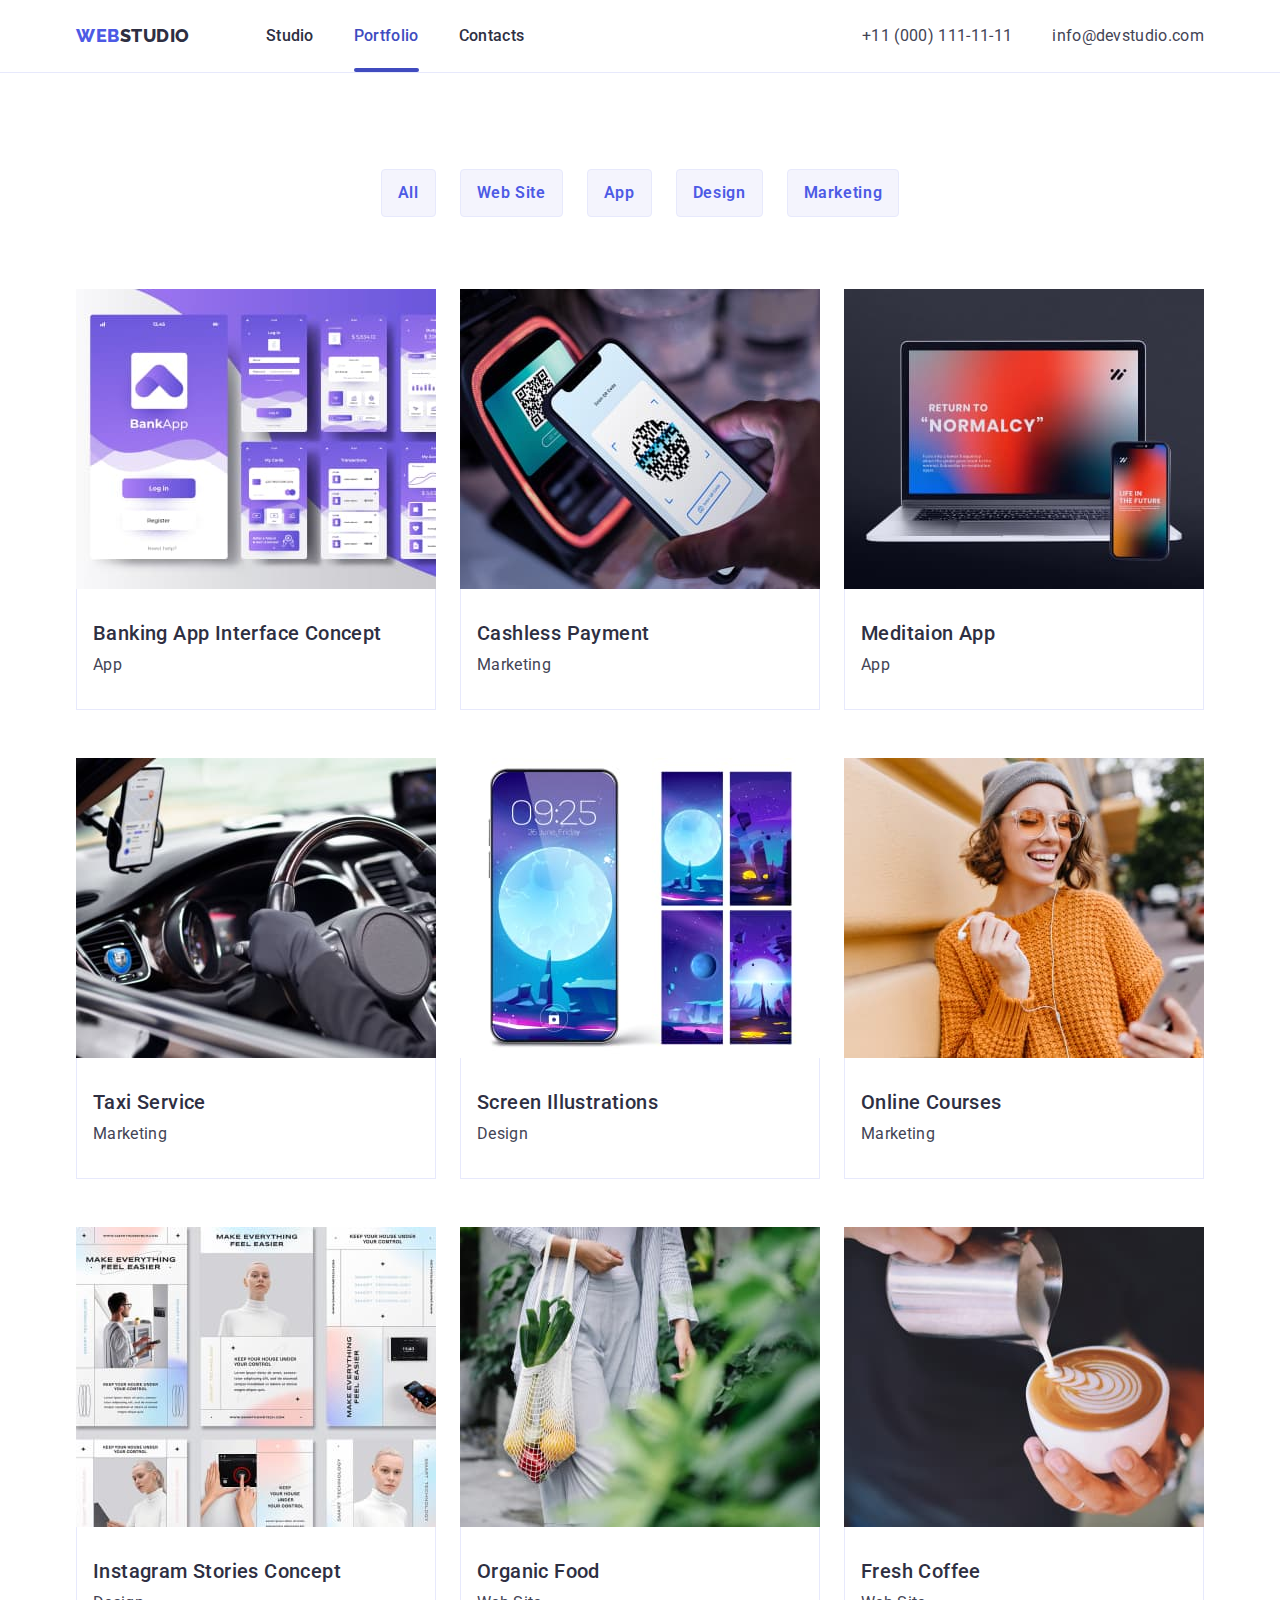
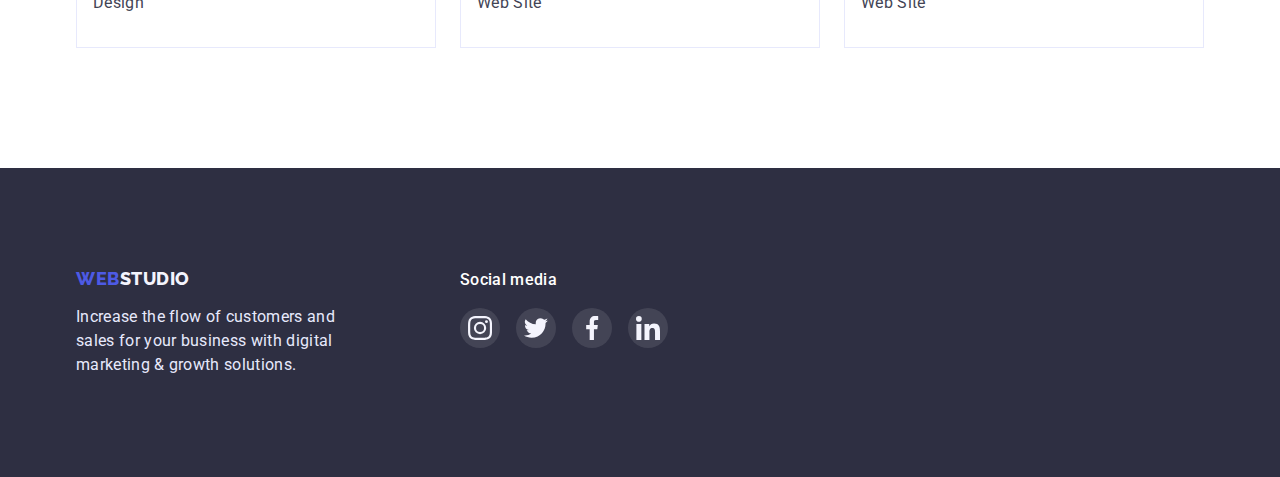
==== portfolio.html @ 49307508 "Додає файли попереднього ДЗ" ====
<!-- @format -->

<!DOCTYPE html>
<html lang="en">
 <head>
  <meta charset="UTF-8" />
  <meta http-equiv="X-UA-Compatible" content="IE=edge" />
  <meta name="viewport" content="width=device-width, initial-scale=1.0" />
  <title>Portfolio</title>
  <link rel="preconnect" href="https://fonts.googleapis.com" />
  <link rel="preconnect" href="https://fonts.gstatic.com" crossorigin />
  <link
   href="https://fonts.googleapis.com/css2?family=Raleway:wght@800&family=Roboto:wght@400;500;700&display=swap"
   rel="stylesheet"
  />
  <link
   rel="stylesheet"
   href="https://cdnjs.cloudflare.com/ajax/libs/modern-normalize/1.1.0/modern-normalize.min.css"
  />
  <link rel="stylesheet" href="./css/styles.css" />
 </head>
 <body>
  <header class="page-header">
   <div class="container main-top">
    <nav class="top">
     <a href="./index.html" class="logo link">
      <span class="logo-web">web</span>studio
     </a>
     <ul class="site-nav list">
      <li class="item">
       <a href="./index.html" class="link">Studio</a>
      </li>
      <li class="item">
       <a href="./portfolio.html" class="link current">Portfolio</a>
      </li>
      <li class="item"><a href="" class="link">Contacts</a></li>
     </ul>
    </nav>

    <ul class="auth-nav list">
     <li class="item">
      <a href="tel:+110001111111" class="nav-tel link">+11 (000) 111-11-11</a>
     </li>
     <li class="item">
      <a href="mailto:info@devstudio.com" class="nav-mail link"
       >info@devstudio.com</a
      >
     </li>
    </ul>
   </div>
  </header>

  <main>
   <section class="section-portfolio">
    <div class="container">
     <ul class="list filter">
      <li class="item">
       <button type="button" class="portfolio-btn button">All</button>
      </li>
      <li class="item">
       <button type="button" class="portfolio-btn button">Web Site</button>
      </li>
      <li class="item">
       <button type="button" class="portfolio-btn button">App</button>
      </li>
      <li class="item">
       <button type="button" class="portfolio-btn button">Design</button>
      </li>
      <li class="item">
       <button type="button" class="portfolio-btn button">Marketing</button>
      </li>
     </ul>
     <ul class="list work-example">
      <li class="work-item">
       <div class="work-box-action">
        <img
         class="block"
         src="./images/portfolio-foto/Banking_App.jpg"
         alt="App Interface"
         width="360"
         height="300"
        />
        <div class="work-box-overlay">
         <p class="work-text-action">
          14 Stylish and User-Friendly App Design Concepts · Task Manager App ·
          Calorie Tracker App · Exotic Fruit Ecommerce App · Cloud Storage App
         </p>
        </div>
       </div>
       <div class="border-prtf">
        <h3 class="title-third">Banking App Interface Concept</h3>
        <p class="text">App</p>
       </div>
      </li>

      <li class="work-item">
       <div class="work-box-action">
        <img
         class="block"
         src="./images/portfolio-foto/Cashless_Payment.jpg"
         alt="Phone screen"
         width="360"
         height="300"
        />
        <div class="work-box-overlay">
         <p class="work-text-action">
          14 Stylish and User-Friendly App Design Concepts · Task Manager App ·
          Calorie Tracker App · Exotic Fruit Ecommerce App · Cloud Storage App
         </p>
        </div>
       </div>
       <div class="border-prtf">
        <h3 class="title-third">Cashless Payment</h3>
        <p class="text">Marketing</p>
       </div>
      </li>

      <li class="work-item">
       <div class="work-box-action">
        <img
         class="block"
         src="./images/portfolio-foto/Meditaion_App.jpg"
         alt="Laptop and phone"
         width="360"
         height="300"
        />
        <div class="work-box-overlay">
         <p class="work-text-action">
          14 Stylish and User-Friendly App Design Concepts · Task Manager App ·
          Calorie Tracker App · Exotic Fruit Ecommerce App · Cloud Storage App
         </p>
        </div>
       </div>
       <div class="border-prtf">
        <h3 class="title-third">Meditaion App</h3>
        <p class="text">App</p>
       </div>
      </li>

      <li class="work-item">
       <div class="work-box-action">
        <img
         class="block"
         src="./images/portfolio-foto/Taxi_Service.jpg"
         alt="Inside car"
         width="360"
         height="300"
        />
        <div class="work-box-overlay">
         <p class="work-text-action">
          14 Stylish and User-Friendly App Design Concepts · Task Manager App ·
          Calorie Tracker App · Exotic Fruit Ecommerce App · Cloud Storage App
         </p>
        </div>
       </div>
       <div class="border-prtf">
        <h3 class="title-third">Taxi Service</h3>
        <p class="text">Marketing</p>
       </div>
      </li>

      <li class="work-item">
       <div class="work-box-action">
        <img
         class="block"
         src="./images/portfolio-foto/Screen_Illustrations.jpg"
         alt="Picture on a phone"
         width="360"
         height="300"
        />
        <div class="work-box-overlay">
         <p class="work-text-action">
          14 Stylish and User-Friendly App Design Concepts · Task Manager App ·
          Calorie Tracker App · Exotic Fruit Ecommerce App · Cloud Storage App
         </p>
        </div>
       </div>
       <div class="border-prtf">
        <h3 class="title-third">Screen Illustrations</h3>
        <p class="text">Design</p>
       </div>
      </li>

      <li class="work-item">
       <div class="work-box-action">
        <img
         class="block"
         src="./images/portfolio-foto/Online_Courses.jpg"
         alt="Girl in a hat"
         width="360"
         height="300"
        />
        <div class="work-box-overlay">
         <p class="work-text-action">
          14 Stylish and User-Friendly App Design Concepts · Task Manager App ·
          Calorie Tracker App · Exotic Fruit Ecommerce App · Cloud Storage App
         </p>
        </div>
       </div>
       <div class="border-prtf">
        <h3 class="title-third">Online Courses</h3>
        <p class="text">Marketing</p>
       </div>
      </li>

      <li class="work-item">
       <div class="work-box-action">
        <img
         class="block"
         src="./images/portfolio-foto/Instagram_Stories_Concept.jpg"
         alt="Pictures of Instagram stories"
         width="360"
         height="300"
        />
        <div class="work-box-overlay">
         <p class="work-text-action">
          14 Stylish and User-Friendly App Design Concepts · Task Manager App ·
          Calorie Tracker App · Exotic Fruit Ecommerce App · Cloud Storage App
         </p>
        </div>
        <div class="border-prtf">
         <h3 class="title-third">Instagram Stories Concept</h3>
         <p class="text">Design</p>
        </div>
       </div>
      </li>

      <li class="work-item">
       <div class="work-box-action">
        <img
         class="block"
         src="./images/portfolio-foto/Organic_Food.jpg"
         alt="Organic food in a string bag"
         width="360"
         height="300"
        />
        <div class="work-box-overlay">
         <p class="work-text-action">
          14 Stylish and User-Friendly App Design Concepts · Task Manager App ·
          Calorie Tracker App · Exotic Fruit Ecommerce App · Cloud Storage App
         </p>
        </div>
       </div>
       <div class="border-prtf">
        <h3 class="title-third">Organic Food</h3>
        <p class="text">Web Site</p>
       </div>
      </li>

      <li class="work-item">
       <div class="work-box-action">
        <img
         class="block"
         src="./images/portfolio-foto/Fresh_Coffee.jpg"
         alt="A cup of Coffee"
         width="360"
         height="300"
        />
        <div class="work-box-overlay">
         <p class="work-text-action">
          14 Stylish and User-Friendly App Design Concepts · Task Manager App ·
          Calorie Tracker App · Exotic Fruit Ecommerce App · Cloud Storage App
         </p>
        </div>
       </div>
       <div class="border-prtf">
        <h3 class="title-third">Fresh Coffee</h3>
        <p class="text">Web Site</p>
       </div>
      </li>
     </ul>
    </div>
   </section>
  </main>

  <!--Footer-->
  <footer class="footer">
   <div class="container footer-box">
    <div class="footer-first-box">
     <a href="./index.html" class="footer-logo link">
      <span class="logo-web">web</span>studio
     </a>
     <p class="footer-text">
      Increase the flow of customers and sales for your business with digital
      marketing & growth solutions.
     </p>
    </div>
    <div>
     <h3 class="ftr-third-title">Social media</h3>
     <ul class="list footer-social-list">
      <li>
       <a class="link footer-social-link" href="">
        <svg class="footer-social-icon">
         <use href="./images/index-icons/sprite.svg#icon-instagram"></use>
        </svg>
       </a>
      </li>
      <li>
       <a class="link footer-social-link" href="">
        <svg class="footer-social-icon">
         <use href="./images/index-icons/sprite.svg#icon-twitter"></use>
        </svg>
       </a>
      </li>
      <li>
       <a class="link footer-social-link" href="">
        <svg class="footer-social-icon">
         <use href="./images/index-icons/sprite.svg#icon-facebook"></use>
        </svg>
       </a>
      </li>
      <li>
       <a class="link footer-social-link" href="">
        <svg class="footer-social-icon">
         <use href="./images/index-icons/sprite.svg#icon-linkedin"></use>
        </svg>
       </a>
      </li>
     </ul>
    </div>
   </div>
  </footer>
 </body>
</html>
---- css/styles.css ----
/** @format */

:root {
 --site-nav-color: #2e2f42;
 --auth-nav-color: #434455;
 --hero-title-color: #ffffff;
 --hero-bgc: #2e2f42;
 --hero-btn-text: #ffffff;
 --hero-btn-bgc: #4d5ae5;
 --hero-btn-bgc-hover: #404bbf;
 --primary-text-color: #434455;
 --title-two-color: #2e2f42;
 --title-three-color: #2e2f42;
 --logo-acsent-color: #4d5ae5;
 --logo-color: #2e2f42;
 --acsent: #4d5ae5;
 --bgc-section-third: #f4f4fd;
 --team-card-bgc: #ffffff;
 --white-color: #ffffff;
 --click-color: #404bbf;
 --btn-fon-cloud: #f4f4fd;
 --btn-border-color: #e7e9fc;
 --footer-bgc: #2e2f42;
 --footer-text-color: #e7e9fc;
 --footer-logo-color: #f4f4fd;
 --border-color: #e7e9fc;
 --border-color-hover: #f4f4fd;
 --team-social-hover: #404bbf;
 --team-social: #4d5ae5;
 --customer-border: #8e8f99;
 --customer-hover: #404bbf;
 --work-text-action-color: #f4f4fd;
 --work-box-action-bgc: #4d5ae5;
 --footer-social-bgc: rgba(255, 255, 255, 0.1);
 --footer-social-bgc-hover: #31d0aa;
 --modal-bgcolor: #fcfcfc;
 --modal-close-bgc: #e7e9fc;
 --modal-close-bgc-hover: #404bbf;
 --backdrop-bgc: rgba(46, 47, 66, 0.4);
}

body {
 color: var(--primary-text-color);
 background-color: var(--white-color);
 font-family: 'Roboto', sans-serif;
}
.container {
 margin-left: auto;
 margin-right: auto;
 width: 1158px;
 padding-left: 15px;
 padding-right: 15px;
 /* outline: 1px solid red; */
}
.list {
 margin: 0;
 padding: 0;
 list-style: none;
}
.link {
 text-decoration: none;
}
.button {
 font-family: inherit;
 font-style: normal;
 font-weight: 600;
 font-size: 16px;
 display: flex;
 align-items: center;
 letter-spacing: 0.04em;
 cursor: pointer;
 border-radius: 4px;
}
.block {
 display: block;
}

/* Logo */
.page-header {
 border-bottom: 1px solid #e7e9fc;
}
.logo {
 color: var(--logo-color);
 font-family: 'Raleway', sans-serif;
 font-weight: 800;
 font-size: 18px;
 line-height: 1.33;
 display: flex;
 letter-spacing: 0.03em;
 text-transform: uppercase;
}

.logo-web {
 color: var(--logo-acsent-color);
}

/* Site nav */

.site-nav .link.current {
 position: relative;
 color: var(--click-color);
}
.current::after {
 position: absolute;
 left: 0;
 bottom: 0;
 content: '';
 display: block;
 width: 100%;
 height: 4px;
 background-color: var(--click-color);
 border-radius: 2px;
}
.site-nav .link {
 display: block;
 padding-top: 24px;
 padding-bottom: 24px;

 font-weight: 500;
 font-size: 16px;
 line-height: 1.5;
 letter-spacing: 0.02em;
 color: var(--site-nav-color);
 transition: color 250ms cubic-bezier(0.4, 0, 0.2, 1);
}
.site-nav .link:hover,
.site-nav .link:focus {
 color: var(--acsent);
}
.site-nav .link:active {
 color: var(--acsent);
}

.site-nav {
 display: flex;
 margin-left: 76px;
}

.site-nav .item:not(:last-child) {
 margin-right: 40px;
}

.auth-nav {
 display: flex;
 margin-left: auto;
}
.top {
 display: flex;
 align-items: center;
}
.main-top {
 display: flex;
}
.auth-nav .link {
 display: block;
 padding-top: 24px;
 padding-bottom: 24px;

 font-weight: 400;
 font-size: 16px;
 line-height: 1.5;
 letter-spacing: 0.02em;

 color: var(--auth-nav-color);
 transition: color 250ms cubic-bezier(0.4, 0, 0.2, 1);
}
.auth-nav .link:hover,
.auth-nav .link:focus {
 color: var(--acsent);
}
.auth-nav .item + .item {
 margin-left: 40px;
}

.nav-tel {
}
.nav-mail {
}

/* Hero */

.hero {
 padding-top: 188px;
 padding-bottom: 188px;
 background-color: var(--hero-bgc);
 height: 600px;
 max-width: 1440px;
 margin-left: auto;
 margin-right: auto;
 background-image: linear-gradient(
   to right,
   rgba(46, 47, 66, 0.7),
   rgba(46, 47, 66, 0.7)
  ),
  url('../images/index-foto/people-office.jpg');

 background-repeat: no-repeat;
 background-position: center;
 background-size: cover;
 box-shadow: 0px 4px 4px rgba(0, 0, 0, 0.25), 0px 4px 4px rgba(0, 0, 0, 0.25);
}

.hero-title {
 margin-top: 0;
 margin-bottom: 48px;

 font-size: 56px;
 line-height: 1.071429;
 text-align: center;
 letter-spacing: 0.02em;

 color: var(--hero-title-color);
}

.hero-btn {
 margin-left: auto;
 margin-right: auto;

 line-height: 1.5;
 padding: 16px 32px;
 border: 0;

 color: var(--hero-btn-text);
 background-color: var(--hero-btn-bgc);
 transition: background-color 250ms cubic-bezier(0.4, 0, 0.2, 1),
  box-shadow 250ms cubic-bezier(0.4, 0, 0.2, 1);
}
.hero-btn:active {
 background-color: var(--click-color);
}
.hero-btn:hover,
.hero-btn:focus {
 background-color: var(--hero-btn-bgc-hover);
 box-shadow: 0px 4px 4px rgba(0, 0, 0, 0.15);
}

/* Sections */
.title-second {
 margin: 0;
 margin-bottom: 72px;
 padding: 0;
 color: var(--title-two-color);
 font-weight: 700;
 font-size: 36px;
 line-height: 1.1112;
 text-align: center;
 letter-spacing: 0.02em;
 text-transform: capitalize;
}
.title-third {
 margin: 0;
 margin-bottom: 8px;
 padding: 0;
 color: var(--title-three-color);
 font-weight: 500;
 font-size: 20px;
 line-height: 1.2;
 letter-spacing: 0.02em;
}
.text {
 margin: 0;
 padding: 0;
 font-weight: 400;
 font-size: 16px;
 line-height: 1.5;
 letter-spacing: 0.02em;
}

/* section 1 */
.section-first {
 padding-top: 120px;
 padding-bottom: 120px;
}
.main-about {
 display: flex;
}
.main-about .item {
 width: calc((100% - 3 * 24px) / 4);
}
.main-about .item:not(:last-child) {
 margin-right: 24px;
}
.about-item::before {
 display: block;
 content: '';
 margin-bottom: 8px;
 height: 112px;
 background-color: var(--btn-fon-cloud);

 background-repeat: no-repeat;
 background-position: center;
 border-radius: 4px;
 /* outline: 1px solid teal; */
}
.icon-antena::before {
 background-image: url(../images/index-icons/antenna.svg);
}
.icon-clock::before {
 background-image: url(../images/index-icons/clock.svg);
}
.icon-diagram::before {
 background-image: url(../images/index-icons/diagram.svg);
}
.icon-astronavt::before {
 background-image: url(../images/index-icons/astronaut.svg);
}
.visually-hidden {
 position: absolute;
 width: 1px;
 height: 1px;
 margin: -1px;
 border: 0;
 padding: 0;
 white-space: nowrap;
 clip-path: inset(100%);
 clip: rect(0, 0, 0, 0);
 overflow: hidden;
}

/* section 2 */
.section-second {
 padding-bottom: 120px;
}

.work {
 display: flex;
}
.work .item:not(:last-child) {
 margin-right: 24px;
}
.work::before {
 display: inline-block;
 content: '';
 height: 112px;
 width: 264px;
}

/* section 3 */

.team {
 display: flex;
}

.team .item:not(:last-child) {
 margin-right: 24px;
}

.section-third {
 padding-top: 120px;
 padding-bottom: 120px;
 background-color: var(--bgc-section-third);
}

.team-card {
 text-align: center;
 background-color: var(--team-card-bgc);
 box-shadow: 0px 1px 6px rgba(46, 47, 66, 0.08),
  0px 1px 1px rgba(46, 47, 66, 0.16), 0px 2px 1px rgba(46, 47, 66, 0.08);
 border-radius: 0px 0px 4px 4px;
}

.team-card-text {
 padding: 32px 16px;
 /* padding-top: 32px;
 padding-bottom: 32px; */
}
.team-card-text .text {
 margin-bottom: 8px;
}
.team-social-list {
 display: flex;
 gap: 24px;
 /* background-color: teal; */
}
.team-social-link {
 display: flex;
 align-items: center;
 justify-content: center;
 width: 40px;
 height: 40px;
 border-radius: 50%;

 background-color: var(--team-social);
 transition: background-color 250ms cubic-bezier(0.4, 0, 0.2, 1);
}
.team-social-link:hover,
.team-social-link:focus {
 background-color: var(--team-social-hover);
}
.team-social-icon {
 width: 16px;
 height: 16px;
}

/* Section 4 */
.customers {
 padding-top: 120px;
 padding-bottom: 120px;
}
.icons-customers {
 display: flex;
 gap: 24px;
}
.customer-link {
 width: 168px;
 height: 88px;
 display: flex;
 align-items: center;
 justify-content: center;
 color: var(--customer-border);
 border: 1px solid var(--customer-border);
 border-radius: 4px;

 transition: color 250ms cubic-bezier(0.4, 0, 0.2, 1),
  border-color 250ms cubic-bezier(0.4, 0, 0.2, 1);
}
.customer-link:hover,
.customer-link:focus {
 color: var(--customer-hover);
 border: 1px solid var(--customer-hover);
}

.customer-icon {
 width: 104px;
 height: 56px;
 fill: currentColor;
}

/* Footer */
.footer {
 padding-top: 100px;
 padding-bottom: 100px;
 background-color: var(--footer-bgc);
}
.footer-box {
 display: flex;
}
.footer-first-box {
 margin-right: 120px;
}
.footer-text {
 width: 264px;
 margin-top: 0;
 margin-bottom: 0;
 font-size: 16px;
 line-height: 1.5;
 letter-spacing: 0.02em;
 color: var(--footer-text-color);
}
.footer-logo {
 margin-bottom: 16px;
 color: var(--footer-logo-color);
 font-family: 'Raleway';
 font-weight: 800;
 font-size: 18px;
 line-height: 1.17;
 display: flex;
 align-items: center;
 letter-spacing: 0.03em;
 text-transform: uppercase;
}
.ftr-third-title {
 margin: 0;
 padding: 0;
 margin-bottom: 16px;
 font-weight: 500;
 font-size: 16px;
 line-height: 1.5;
 letter-spacing: 0.02em;
 color: #ffffff;
}
.footer-social-list {
 display: flex;
 gap: 16px;
 /* background-color: black;  */
}
.footer-social-link {
 display: flex;
 align-items: center;
 justify-content: center;
 width: 40px;
 height: 40px;

 background-color: var(--footer-social-bgc);
 border-radius: 50%;
 transition: background-color 250ms cubic-bezier(0.4, 0, 0.2, 1);
}
.footer-social-link:hover,
.footer-social-link:focus {
 background-color: var(--footer-social-bgc-hover);
}
.footer-social-icon {
 width: 24px;
 height: 24px;
}
/* Portfolio */

.section-portfolio {
 padding-bottom: 120px;
 padding-top: 96px;
}

.filter {
 display: flex;
 justify-content: center;
 margin-bottom: 72px;
}
.filter .item:not(:last-child) {
 margin-right: 24px;
}

.portfolio-btn {
 text-align: center;
 padding: 8px 16px;
 height: 48px;
 line-height: 1.5;

 color: var(--acsent);
 background-color: var(--btn-fon-cloud);
 border: 1px solid var(--btn-border-color);
 border-radius: 4px;
 transition: background-color 250ms cubic-bezier(0.4, 0, 0.2, 1),
  color 250ms cubic-bezier(0.4, 0, 0.2, 1),
  box-shadow 250ms cubic-bezier(0.4, 0, 0.2, 1);
}
.portfolio-btn:hover,
.portfolio-btn:focus,
.portfolio-btn:active {
 color: var(--white-color);
 background-color: var(--click-color);
 box-shadow: 0px 3px 1px rgba(0, 0, 0, 0.1), 0px 2px 1px rgba(0, 0, 0, 0.08),
  0px 2px 2px rgba(0, 0, 0, 0.12);
}
/* .portfolio-btn:hover,
.portfolio-btn:focus {
 box-shadow: 0px 3px 1px rgba(0, 0, 0, 0.1), 0px 2px 1px rgba(0, 0, 0, 0.08),
  0px 2px 2px rgba(0, 0, 0, 0.12);
} */

.work-example {
 display: flex;
 flex-wrap: wrap;
}

.work-example .work-item {
 margin-right: 24px;
 margin-bottom: 48px;
 transition: box-shadow 250ms cubic-bezier(0.4, 0, 0.2, 1);
}
.work-example .work-item:nth-child(3n + 3) {
 margin-right: 0;
}
.work-example .work-item:nth-last-child(-n + 3) {
 margin-bottom: 0px;
}
.work-example .work-item:hover,
.work-example .work-item:focus {
 box-shadow: 0px 1px 6px rgba(46, 47, 66, 0.08),
  0px 1px 1px rgba(46, 47, 66, 0.16), 0px 2px 1px rgba(46, 47, 66, 0.08);
}

.border-prtf {
 padding-top: 32px;
 padding-bottom: 32px;
 padding-left: 16px;
 border: 1px solid var(--border-color);
 border-top: none;
}

/* ---ACTIONS--- */
.work-box-action {
 position: relative;
 overflow: hidden;
}
.work-text-action {
 position: absolute;
 display: inline-block;
 top: 40px;
 left: 32px;
 width: 296px;
 font-weight: 400;
 font-size: 16px;
 line-height: 1.5;
 letter-spacing: 0.02em;
 color: var(--work-text-action-color);
}
.work-box-overlay {
 position: absolute;
 top: 0;
 left: 0;
 width: 100%;
 height: 100%;
 background-color: var(--work-box-action-bgc);
 transform: translateY(100%);
 transition: transform 250ms cubic-bezier(0.4, 0, 0.2, 1);
}
.work-item:hover .work-box-overlay,
.work-item:focus .work-box-overlay {
 transform: translateY(0);
}

/* .border-prtf:hover,
.border-prtf:focus {
border: 0.5px solid #f4f4fd;} */

/* ---MODALKA-- */
.backdrop {
 position: fixed;
 top: 0;
 left: 0;
 width: 100%;
 height: 100%;
 background-color: var(--backdrop-bgc);
 opacity: 1;
 visibility: visible;
 transition: opacity 250ms cubic-bezier(0.4, 0, 0.2, 1),
  visibility 250ms cubic-bezier(0.4, 0, 0.2, 1);
}
.backdrop.is-hidden {
 opacity: 0;
 visibility: hidden;
 pointer-events: none;
}

.modal {
 position: absolute;
 top: 50%;
 left: 50%;
 min-height: 576px;
 min-width: 408px;
 background-color: var(--modal-bgcolor);
 transform: translate(-50%, -50%) scale(1);
 transition: transform 250ms cubic-bezier(0.4, 0, 0.2, 1);
}
.backdrop.is-hidden .modal {
 transform: translate(-50%, -50%) scale(0);
}
.modal-close {
 display: block;
 height: 24px;
 width: 24px;
 margin-right: 24px;
 margin-top: 24px;
 margin-left: auto;
 padding: 0;
 border-radius: 50%;
 border: 1px solid rgba(0, 0, 0, 0.1);
 background-color: var(--modal-close-bgc);
 cursor: pointer;
 transition: background-color 250ms cubic-bezier(0.4, 0, 0.2, 1);
}
.modal-close:hover,
.modal-close:focus,
.modal-close:active {
 background-color: var(--modal-close-bgc-hover);
}
.icon-modal-close {
 fill: #000000;
 height: 8px;
 width: 8px;
 transition: fill 250ms cubic-bezier(0.4, 0, 0.2, 1);
}
.modal-close:hover .icon-modal-close,
.modal-close:focus .icon-modal-close,
.modal-close:active .icon-modal-close {
 fill: #ffffff;
}
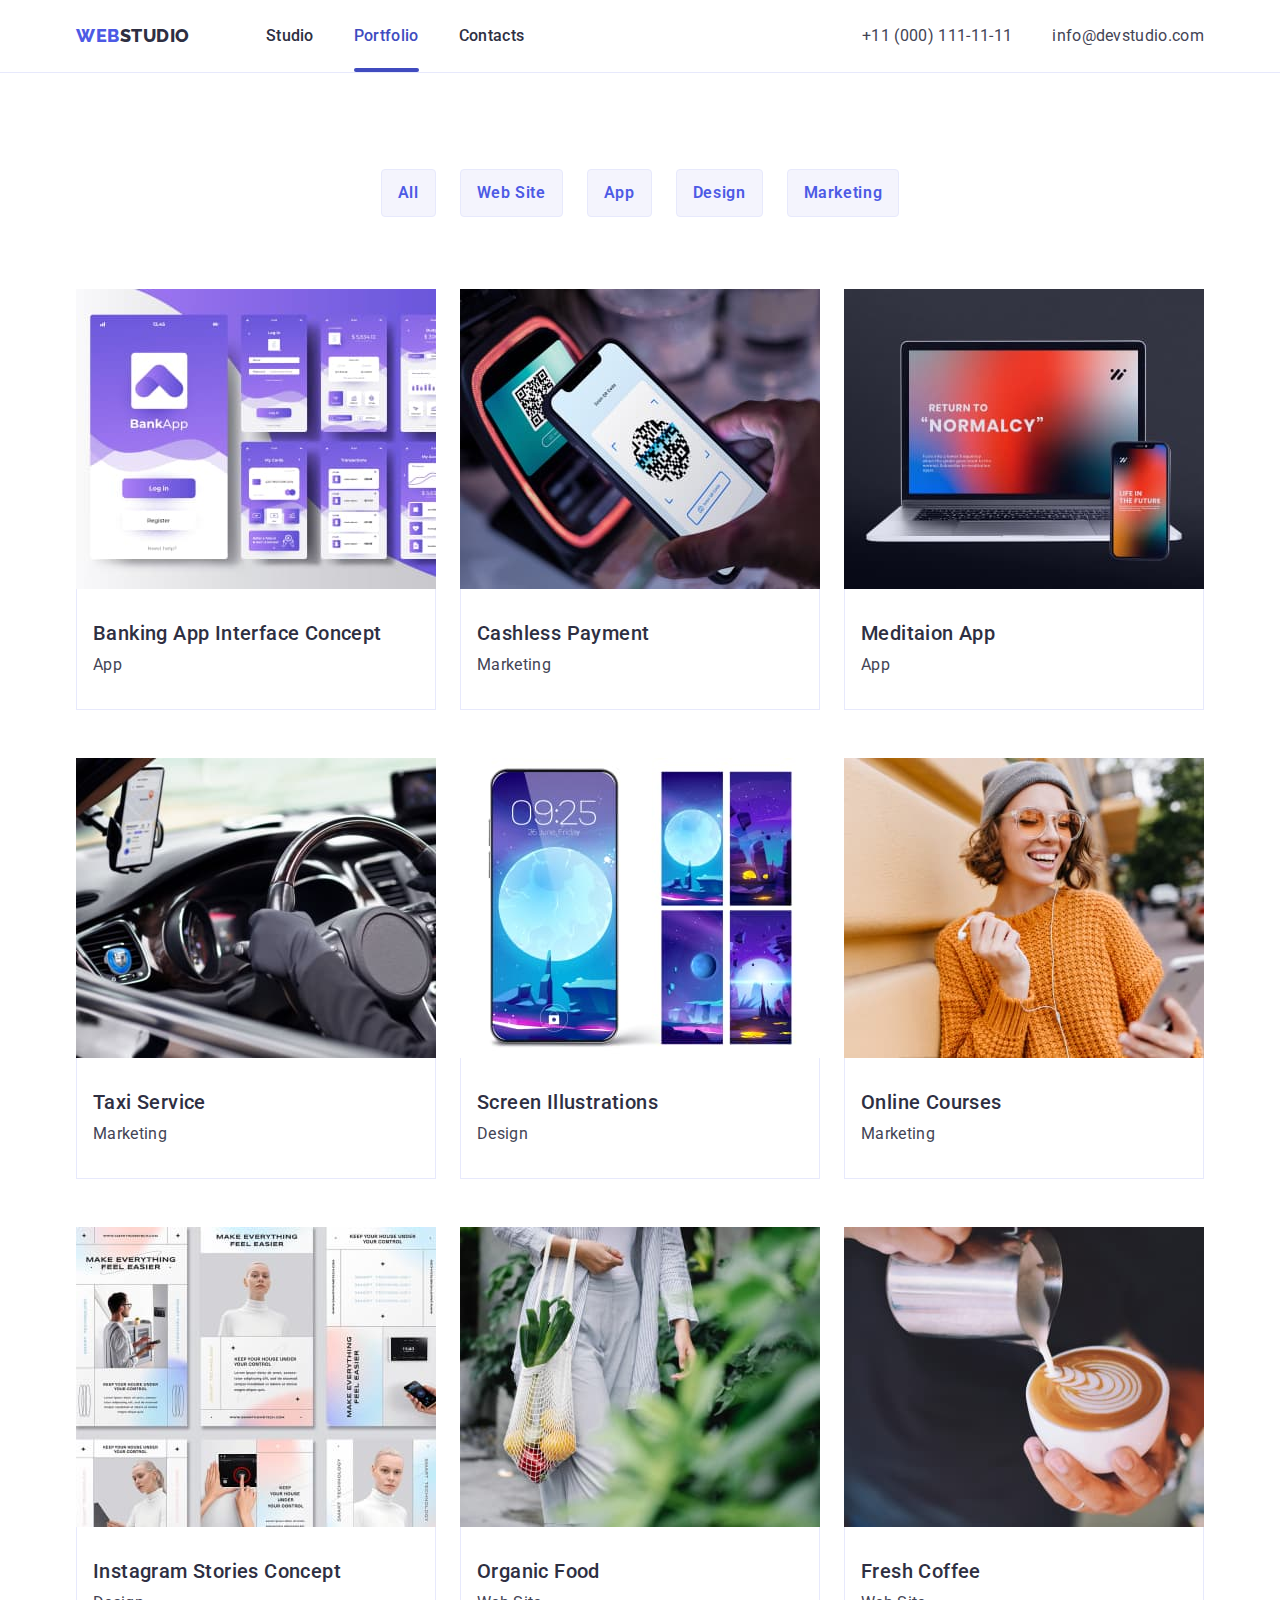
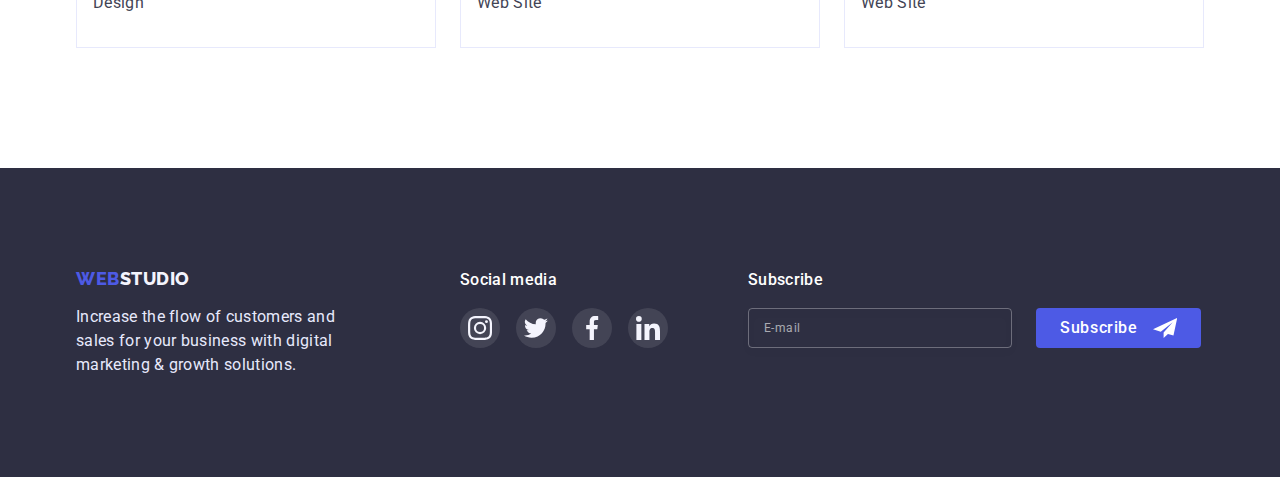
==== commit b5808c9c: "Додає зміни в футері в портфоліо" ====
--- a/portfolio.html
+++ b/portfolio.html
@@ -318,6 +318,29 @@
       </li>
      </ul>
     </div>
+    <div class="subscribe-box">
+     <h3 class="ftr-third-title">Subscribe</h3>
+     <form class="subscribe">
+      <div class="subscr-field">
+       <input
+        type="email"
+        class="sub-input"
+        name="email"
+        id="email"
+        required
+        placeholder=" "
+       />
+       <label for="email" class="sub-label">E-mail</label>
+      </div>
+
+      <div class="sub-btn-box">
+       <button type="submit" class="sub-btn">Subscribe</button>
+       <svg class="sub-icon" width="24" height="24">
+        <use href="./images/index-icons/sprite.svg#icon-plane"></use>
+       </svg>
+      </div>
+     </form>
+    </div>
    </div>
   </footer>
  </body>
--- a/css/styles.css
+++ b/css/styles.css
@@ -37,6 +37,7 @@
  --modal-close-bgc: #e7e9fc;
  --modal-close-bgc-hover: #404bbf;
  --backdrop-bgc: rgba(46, 47, 66, 0.4);
+ --modal-icon-fill: #2e2f42;
 }
 
 body {
@@ -426,7 +427,7 @@
  fill: currentColor;
 }
 
-/* Footer */
+/* -----FOOTER------ */
 .footer {
  padding-top: 100px;
  padding-bottom: 100px;
@@ -472,7 +473,6 @@
 .footer-social-list {
  display: flex;
  gap: 16px;
- /* background-color: black;  */
 }
 .footer-social-link {
  display: flex;
@@ -492,6 +492,78 @@
 .footer-social-icon {
  width: 24px;
  height: 24px;
+}
+/* ---SUBSCRIBE--BOX--- */
+.subscribe-box {
+ margin-left: 80px;
+}
+.subscribe {
+ display: flex;
+}
+.subscr-field {
+ position: relative;
+}
+.sub-label {
+ position: absolute;
+ top: 50%;
+ left: 16px;
+ transform: translateY(-50%);
+ font-weight: 400;
+ font-size: 12px;
+ line-height: 2;
+ letter-spacing: 0.04em;
+
+ color: rgba(255, 255, 255, 0.6);
+ transition: transform 250ms cubic-bezier(0.4, 0, 0.2, 1);
+}
+.sub-input {
+ width: 264px;
+ height: 40px;
+ background-color: transparent;
+ margin: 0;
+ padding: 8px 16px;
+ border: 1px solid rgba(255, 255, 255, 0.3);
+ border-radius: 4px;
+ filter: drop-shadow(0px 4px 4px rgba(0, 0, 0, 0.15));
+ font-weight: 400;
+ font-size: 16px;
+ line-height: 1.5;
+ letter-spacing: 0.02em;
+ color: #e7e9fc;
+}
+.sub-input:focus {
+ outline: transparent;
+}
+.sub-input:focus-within + .sub-label,
+.sub-input:not(:placeholder-shown) + .sub-label {
+ transform: translateY(-40px);
+}
+.sub-btn-box {
+ position: relative;
+ margin-left: 24px;
+}
+.sub-btn {
+ width: 165px;
+ height: 40px;
+ padding: 8px 24px;
+ font-weight: 500;
+ font-size: 16px;
+ line-height: 1.5;
+ display: flex;
+ align-items: center;
+ text-align: center;
+ letter-spacing: 0.04em;
+
+ color: #ffffff;
+ background-color: var(--acsent);
+ border-radius: 4px;
+ border: none;
+}
+.sub-icon {
+ position: absolute;
+ bottom: 50%;
+ right: 24px;
+ transform: translateY(50%);
 }
 /* Portfolio */
 
@@ -627,7 +699,8 @@
  top: 50%;
  left: 50%;
  min-height: 576px;
- min-width: 408px;
+ max-width: 408px;
+ padding: 24px;
  background-color: var(--modal-bgcolor);
  transform: translate(-50%, -50%) scale(1);
  transition: transform 250ms cubic-bezier(0.4, 0, 0.2, 1);
@@ -639,8 +712,7 @@
  display: block;
  height: 24px;
  width: 24px;
- margin-right: 24px;
- margin-top: 24px;
+
  margin-left: auto;
  padding: 0;
  border-radius: 50%;
@@ -665,3 +737,133 @@
 .modal-close:active .icon-modal-close {
  fill: #ffffff;
 }
+.modal-title {
+ margin-bottom: 8px;
+ font-weight: 500;
+ font-size: 16px;
+ line-height: 1.5;
+ text-align: center;
+ letter-spacing: 0.02em;
+ color: #2e2f42;
+}
+
+.form-field {
+ margin-top: 8px;
+ display: flex;
+ flex-direction: column;
+}
+.modal-input {
+ width: 100%;
+ height: 40px;
+ padding-left: 40px;
+ background-color: transparent;
+ border: 1px solid rgba(33, 33, 33, 0.2);
+ border-radius: 4px;
+ transition: border 250ms cubic-bezier(0.4, 0, 0.2, 1);
+}
+.modal-input:focus {
+ outline: transparent;
+ border: 1px solid var(--acsent);
+}
+
+.modal-label {
+ display: inline-block;
+ margin-bottom: 4px;
+
+ font-weight: 400;
+ font-size: 12px;
+ line-height: 1.6667;
+ letter-spacing: 0.01em;
+ color: #8e8f99;
+}
+.svg-centr {
+ position: relative;
+}
+.modal-svg {
+ position: absolute;
+ top: 50%;
+ left: 16px;
+ fill: var(--modal-icon-fill);
+ transform: translateY(-50%);
+ transition: fill 250ms cubic-bezier(0.4, 0, 0.2, 1);
+}
+.modal-input:focus + .modal-svg {
+ fill: var(--acsent);
+}
+
+.modal-comment {
+ width: 100%;
+ height: 120px;
+ padding: 8px 16px;
+
+ background-color: transparent;
+ border: 1px solid rgba(33, 33, 33, 0.2);
+ border-radius: 4px;
+ resize: none;
+ transition: border 250ms cubic-bezier(0.4, 0, 0.2, 1);
+}
+
+.modal-comment::placeholder {
+ font-weight: 400;
+ font-size: 12px;
+ line-height: 1.33;
+ letter-spacing: 0.04em;
+
+ color: rgba(117, 117, 117, 0.5);
+}
+.modal-comment:focus {
+ outline: transparent;
+ border: 1px solid var(--acsent);
+}
+.policy-field {
+ font-weight: 400;
+ font-size: 12px;
+ line-height: 1.3333;
+ letter-spacing: 0.04em;
+ margin-bottom: 24px;
+ margin-top: 16px;
+}
+.policy-input:checked + .policy-text::before {
+ background: #404bbf;
+ border: 1.25px solid #404bbf;
+ border-radius: 2px;
+ background-image: url(../images/index-icons/tick.svg);
+ background-repeat: no-repeat;
+ background-position: center;
+}
+.policy-text {
+ color: #757575;
+ display: flex;
+ align-items: center;
+}
+.policy-text::before {
+ content: '';
+ display: block;
+ width: 16px;
+ height: 16px;
+ margin-right: 8px;
+ border: 1.25px solid #2e2f42;
+ border-radius: 2px;
+}
+.policy-link {
+ text-decoration-line: underline;
+ color: var(--acsent);
+}
+
+.modal-btn {
+ display: flex;
+ align-items: center;
+ justify-content: center;
+ margin: auto;
+ width: 169px;
+ height: 56px;
+ font-weight: 500;
+ font-size: 16px;
+ line-height: 1.5;
+ letter-spacing: 0.04em;
+ color: #ffffff;
+ background-color: var(--acsent);
+ box-shadow: 0px 4px 4px rgba(0, 0, 0, 0.15);
+ border-radius: 4px;
+ border: none;
+}
